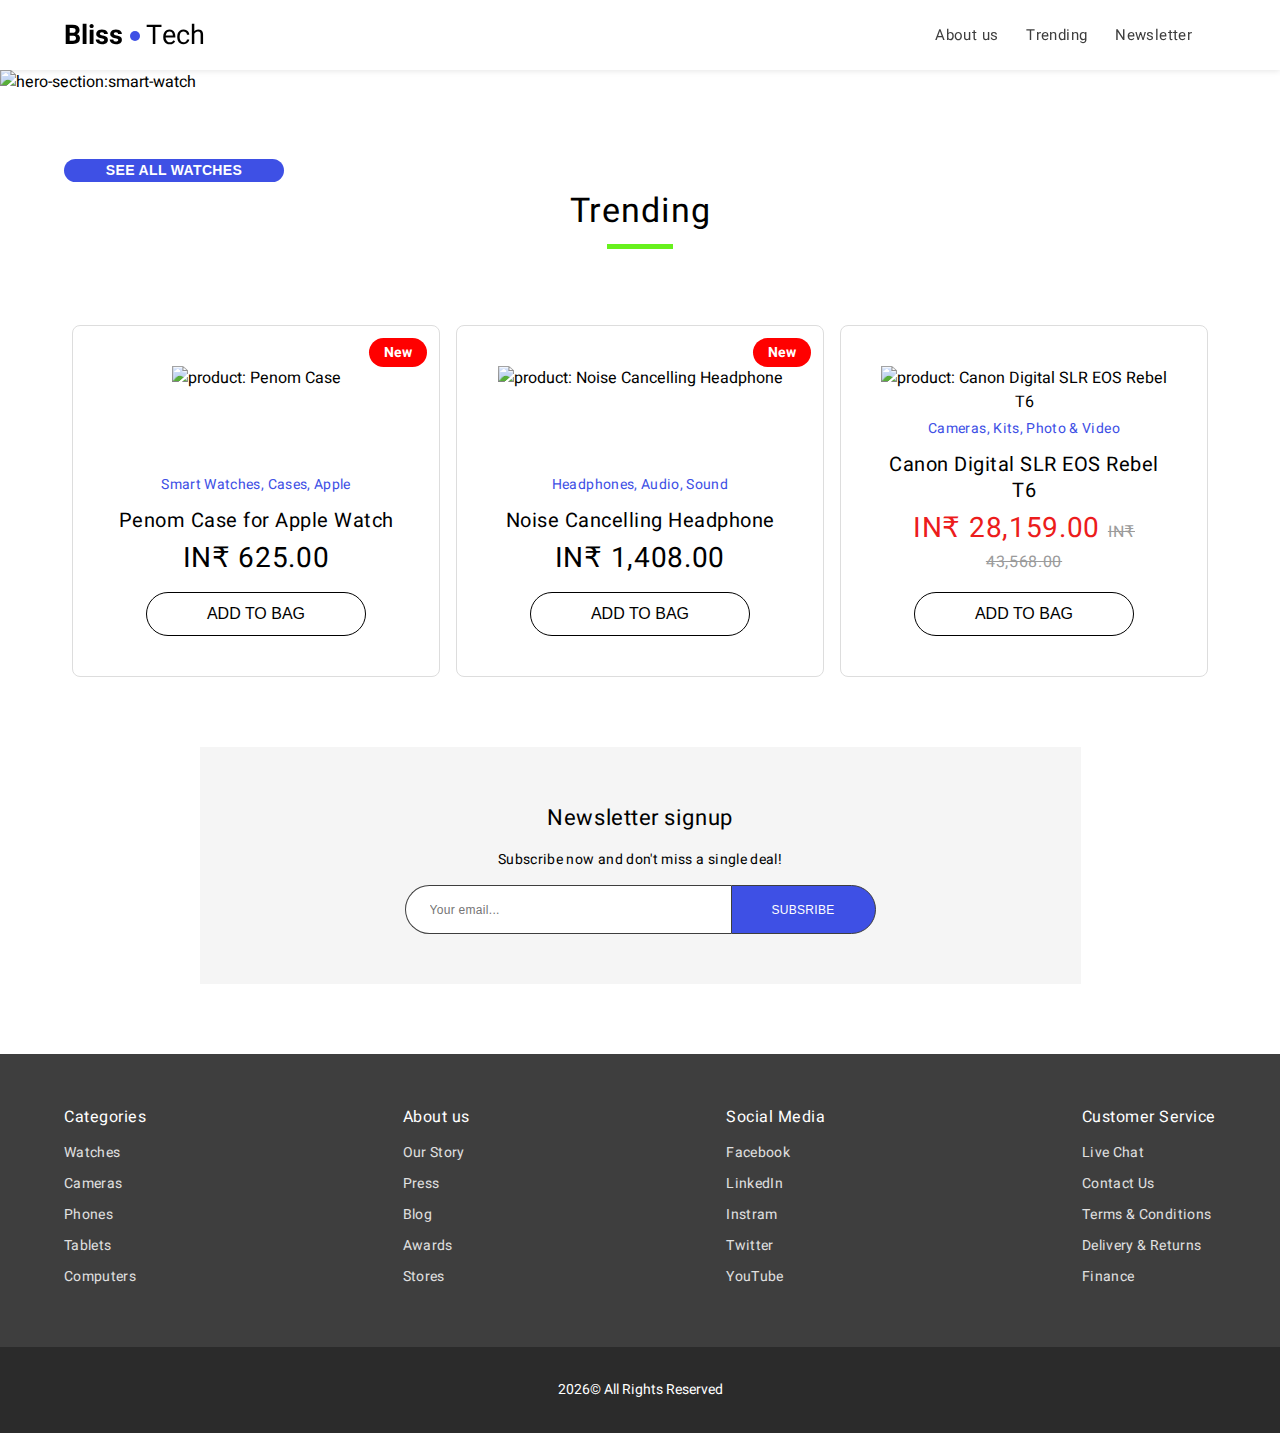
==== index.html @ 7d1389ff "Add files via upload" ====
<!DOCTYPE html>
<html lang="en">
    <head>
        <meta charset="UTF-8">
        <meta http-equiv="X-UA-Compatible" content="IE=edge">
        <meta name="viewport" content="width=device-width, initial-scale=1.0">
        <title>Home-Bliss Tech</title>
        <link rel="shortcut icon" type="image/png" href="images/android-chrome-192x192.png" >
        <link href="https://fonts.googleapis.com/css2?family=Heebo:wght@300;400;700&display=swap" rel="stylesheet">
        <link rel="stylesheet" href="Styles-ResponsiveDesign.css">
    </head>
        <body>
           <header>
            <div class="container">
                <section class="logo">
                    <a href="index.html">
                        <strong>Bliss</strong>
                        <span class="blue-dot"></span> 
                        <span>Tech</span>
                    </a>
                </section>
                <nav>
                    <ul>
                        <li><a href="aboutUs.html">About us</a></li>
                        <li><a href="index.html#Trending-section">Trending</a></li>
                        <li><a href="index.html#newsletter-section">Newsletter</a></li>
                        <li class="menu-icon"><img src="images/menu.png" alt="menu-icon" ></li>
                    </ul>
                </nav>
            </div>
           </header>

            <section class="hero">
                <picture>
                    <source media="(max-width:576px)" srcset="images/Hero_Mobile.jpg">
                    <source media="(max-width:960px)" srcset="images/Hero_Tablet.jpg">
                    <source media="(max-width:1440px)" srcset="images/Hero_Desktop.jpg">
                    <img src="images/Hero_Large_Desktop.jpg" alt="hero-section:smart-watch">
                </picture>
                <div class="hero-content">
                    <div class="container">
                        <h1>Explore our new smart watch series</h1>
                        <p>
                            Technology brings people together.Shop now at Bliss Tech to find exclusive products.
                        </p>
                        <button>see all watches</button>
                    </div>
                 </div>
           </section>

           <section class="Trending" id="Trending-section">
            <h2>Trending</h2>
            <hr>
            <div class="products-slider">
                <div class="container">
                    <div class="product new">
                        <div class="product-picture">
                            <img src="images/Watch_case.jpg" alt="product: Penom Case" height="198px">
                        </div>
                        <div class="product-info">
                            <h5 class="categories">Smart Watches, Cases, Apple</h5>
                            <h4 class="title">Penom Case for Apple Watch</h4>
                            <h3 class="price">
                                <span>IN₹ 625.00</span> 
                            </h3>
                            <button>add to bag</button>
                        </div>
                    </div>
                    <div class="product new">
                        <div class="product-picture">
                            <img src="images/Headphone.jpg" alt="product: Noise Cancelling Headphone">
                        </div>
                        <div class="product-info">
                            <h5 class="categories">Headphones, Audio, Sound</h5>
                            <h4 class="title">Noise Cancelling Headphone</h4>
                            <h3 class="price">
                                <span>IN₹ 1,408.00</span> 
                            </h3>
                            <button>add to bag</button>
                        </div>
                    </div>
                    <div class="product">
                        <div class="product-picture">
                            <img src="images/Camera.jpg" alt="product: Canon Digital SLR EOS Rebel T6">
                        </div>
                        <div class="product-info">
                            <h5 class="categories">Cameras, Kits, Photo & Video</h5>
                            <h4 class="title">Canon Digital SLR EOS Rebel T6</h4>
                            <h3 class="price">
                                <span class="discounted-price">IN₹ 28,159.00</span> 
                                <span class="original-price">IN₹ 43,568.00</span> 
                            </h3>
                            <button>add to bag</button>
                        </div>
                    </div>
                </div>
            </div>
           </section>

           <section class="newsletter" id="newsletter-section">
            <h3>Newsletter signup</h3>
            <p>Subscribe now and don't miss a single deal!</p>
            <form action="">
                <input type="email" name="email" placeholder="Your email...">
                <button type="submit">Subsribe</button>
            </form>
           </section>

            <footer>
                <div class="bottom-nav">
                    <div class="container">
                        <ul>
                            <li class="list-title">Categories</li>
                            <li><a href="#">Watches</a></li>
                            <li><a href="#">Cameras</a></li>
                            <li><a href="#">Phones</a></li>
                            <li><a href="#">Tablets</a></li>
                            <li><a href="#">Computers</a></li>
                        </ul>

                        <ul>
                            <li class="list-title">About us</li>
                            <li><a href="#">Our Story</a></li>
                            <li><a href="#">Press</a></li>
                            <li><a href="#">Blog</a></li>
                            <li><a href="#">Awards</a></li>
                            <li><a href="#">Stores</a></li>
                        </ul>

                        <ul>
                            <li class="list-title">Social Media</li>
                            <li><a href="#">Facebook</a></li>
                            <li><a href="#">LinkedIn</a></li>
                            <li><a href="#">Instram</a></li>
                            <li><a href="#">Twitter</a></li>
                            <li><a href="#">YouTube</a></li>
                        </ul>

                        <ul>
                            <li class="list-title">Customer Service</li>
                            <li><a href="#">Live Chat</a></li>
                            <li><a href="#">Contact Us</a></li>
                            <li><a href="#">Terms & Conditions</a></li>
                            <li><a href="#">Delivery & Returns</a></li>
                            <li><a href="#">Finance</a></li>
                        </ul>
                    </div>
                </div>
                <div class="copyrights-text">
                    <span id="current_year">2018</span> &copy; All Rights Reserved
                </div>
            </footer>

            <script>
                document.getElementById("current_year").innerHTML=new Date().getFullYear();
            </script>
            
        </body>
</html>
---- Styles-ResponsiveDesign.css ----
body{
    margin: 0;
    font-family: 'Heebo', sans-serif;
    padding-top: 80px;
}
ul {
    margin:0px;
    padding: 0px;
}

/* making inline-block*/
header nav{
    display: inline-block;
}
header nav ul li{
    display: inline-block;
}
header nav ul li.menu-icon {
    display: none;
}
header nav ul li.menu-icon img{
    vertical-align: middle;
    width: 24px;  /*20px*/ 
    height: auto;
}
header .logo{
    display: inline-block;
    font-size: 27px;
}
header .logo a{
    text-decoration: none;
    color: #000000;
}
/*decor of nav  & margin of it*/
header nav ul li a{
    font-weight: 400;
    font-size: 15px;
    color: #3E3E3E;
    letter-spacing: 0.37px;
    text-decoration: none;
    margin-right: 24px;
}
header nav ul li a:hover{
    color:#3E50E5;
}
header nav ul li:last-of-type a{
    margin-right: 0;
}

/*box-shadaow*/
header{
    height: 80px;
    background: #FFFFFF;
    box-shadow: 0px 1px 6px rgba(0, 0, 0, 0.1);
    position: fixed;
    top: 0;
    left:0;
    width: 100%;
    z-index: 1;
}

/*adjustuing header acc to devices*/
.container{
    width: 1440px;
    max-width: 90%;
    margin: auto;
    padding: 0 16px;
}
header .container{
    display: flex;
    align-items: center;
    justify-content: space-between;
    height: 100%;
    
} 
header .logo .blue-dot{
    background: #3E50E5;
    width: 10px;
    height: 10px;
    display: inline-block;
    vertical-align: middle;
    border-radius: 5px;
}

/*hero-section*/
/*setting image acc to web-page*/
section.hero img{
    width:100%;
    height:auto;
}
/*to bring text inside img by using position & flex concept*/
.hero {
    position: relative;
}
.hero-content{
    position: absolute;
    top:0;
    left:0;
    width: 100%;
    height: 100%;
    z-index: 0;
}

.hero-content .container{
    display: flex;
    flex-direction: column;
    justify-content: center;
    height: 100%;
}
/*styles of them*/
.hero-content h1{
    max-width: 495px;
    color: #FFFFFF;
    font-size: 50px;
    line-height: 56px;
    letter-spacing: 1.25px;
    margin-bottom: 16px;
    margin-top: 0;
    font-weight: normal;
}
.hero-content p{
    max-width: 518px;
    color: #FFFFFF;
    font-weight: 300;
    font-size: 20px;
    letter-spacing: 0.5px;
    line-height: 28px;
    margin-bottom: 21px;
    margin-top: 0;
}
.hero-content button{
    height: 50px;
    width: 220px;
    max-width: 100%;
    border-radius: 92px;
    background: #3E50E5;
    color: #FFFFFF;
    font-size: 16px;
    font-weight: 700;
    letter-spacing: 0.4px;
    line-height: 24px;
    text-align: center;
    border: none;
    text-transform: uppercase;
    cursor: pointer;
}
.hero-content button:hover{
    background:#FFFFFF;
    color:  #3E50E5;
    border: 1px solid #3E50E5;
}

/***************************************Trending section***********************************************************/

section.Trending {
    padding-top: 80px;   /*--->we can use margin-top but in section padding is suggested*/
}

/*styles of them*/
section.Trending h2{
    text-align: center;
    font-size: 34px;
    font-weight: bold;               /*i did  it*/
    line-height: 42px;
    font-weight: normal;
    letter-spacing: 0.85px;
    margin-bottom: 14px;
}
section.Trending hr{
    border: none;
    border-top: 5px solid #67F11D;
    width: 66px;
}

/*setting products in 3 sections*/
section.Trending .products-slider .container{
    display: flex;
    justify-content: space-around;
    padding: 0 8px;
}

/*alignment of individual boxes*/
section.Trending .products-slider{
    margin-top: 76px;
}
section.Trending .products-slider .product{
    border:1px solid #DDDDDD;
    border-radius: 8px;
    width: 33%;
    text-align: center;
    margin:0 8px;
    padding: 40px;
    position: relative;
    display: flex;
    flex-direction: column;
    justify-content: space-between;
    cursor: pointer;
}
sectionTrending .products-slider .product img{
    max-width: 100%;
}
section.Trending .products-slider .product.new::before{
    position: absolute;
    top:12px;
    right: 12px;
    content: "New";
    font-weight: bold;
    font-size: 14px;
    line-height: 21px;
    text-align: center;
    color: #FFFFFF;
    background-color: red;
    border-radius: 16px;
    padding: 4px 15px;
}
section.best-sellers .products-slider .product .product-info{
    margin-top: 50px;
}

/*styling of product-info*/
section.Trending .products-slider .product .product-info .categories{
    font-size: 14px;
    font-weight: normal;
    line-height: 30px;
    letter-spacing: 0.35px;
    color: #3E50E5;
    margin-bottom: 8px;
    margin-top: 0;
}
section.Trending .products-slider .product .product-info .title{
    font-weight:normal;
    font-size: 20px;
    line-height: 26px;
    letter-spacing: 0.5px;
    margin-bottom: 10px;
    margin-top: 0;
}
section.Trending .products-slider .product .product-info .price{
    font-weight: normal;
    font-size: 28px;
    line-height: 30px;
    letter-spacing: 0.7px;
    margin-bottom: 18px;
    margin-top: 0;
} 
section.Trending .products-slider .product .product-info .price .discounted-price{
    color: #EC1C1C;
} 
section.Trending .products-slider .product .product-info .price .original-price{
    color: #9B9B9B;
    font-weight: 400;
    font-size: 16px;
    line-height: 24px;
    text-decoration: line-through;
} 
section.Trending .products-slider .product .product-info button{
    border: 1px solid #000000;
    border-radius: 25px;
    text-transform: uppercase;
    font-size: 16px;
    line-height: 24px;
    height: 44px;
    width: 219.5px;
    background-color: #FFFFFF;
    cursor: pointer;
} 
section.Trending .products-slider .product:hover .product-info button{
    border: 1px solid #3E50E5;
    background-color: #3E50E5;
    color: #FFFFFF;
}

section.newsletter{
    background-color: rgba(200,200,200,0.18);
    max-width: 955px;
    text-align: center;
    margin: 80px auto;
    padding:72px 0;
    
}
section.newsletter h3{
    font-weight: normal;
    font-size: 24px;
    letter-spacing: 0.6px;
    line-height: 42px;
    margin-top: 0;
    margin-bottom: 10px;
}
section.newsletter p{
    font-weight: normal;
    font-size: 16px;
    line-height: 24px;
    margin-top: 0;
    margin-bottom: 20px;
}
section.newsletter form {
    display: flex;
    justify-content: center;
}
section.newsletter form input{
    width: 326px;
    height: 49px;
    max-width: 80%;
    border-radius: 60px 0 0 60px;
    box-sizing: border-box;
    border: 1px solid #3E3E3E;
    border-right: none;
    font-size: 14px;
    font-weight: normal;
    line-height: 21px;
    padding-left: 24PX;
}
section.newsletter form button{
    width: 145px;
    height: 49px;
    max-width: 20%;
    background: #3E50E5;
    border-radius: 0 25px 25px 0;
    color: #FFFFFF;
    text-transform: uppercase;
    box-sizing: border-box;
    border: 1px solid #3E3E3E;
    font-size: 14px;
    line-height: 21px;
}
section.newsletter form button:hover{
    border: 1px solid  #3E3E3E;
    background-color: #FFFFFF;
    color:#3E50E5;
    cursor: pointer;
}

footer .bottom-nav{
    background: #3E3E3E;
    padding: 60px 0;
}
footer .bottom-nav .container{
    max-width: 955px;          /*---------> he said no need of margin auto bacoz in conatiner it isalready set*/
    display: flex;
    justify-content: space-between;
}
footer .bottom-nav ul li.list-title{
    font-weight: 400;
    font-size: 20px;
    line-height: 26px;
    color: #FFFFFF;
    margin-top: 0;
    margin-bottom: 20px;
}
footer .bottom-nav ul {
    list-style-type: none;
}
footer .bottom-nav ul li a{
    font-weight: 400;
    font-size: 16px;
    line-height: 24px;
    color: #E0E0E0;
    text-decoration: none;
    display: block;
    margin-top: 0;
    margin-bottom: 10px;
}
footer .bottom-nav ul li a:hover{
    color: #3E50E5;
}
footer .copyrights-text{
    background: #2B2B2B;
    padding: 18px 0;
    color: white;
    display: flex;
    justify-content: center;
    align-items: center;
}


/**********************************************
********** CSS Media Queries**************
***********************************************/

/* Start of design for small desktop*/
@media screen and (max-width:1440px){
    .container{
        width: 1180px;
    }
    header{
        height: 70px;
    }
    body{
        padding-top: 70px;
    }
    .hero-content h1{
        font-size: 44px;
        line-height: 50px;
        letter-spacing: 1.1px;
        margin-bottom: 12px;
    }
    .hero-content p{
        font-size: 18px;
        line-height: 26px;
        letter-spacing: 0.45px;
        margin-bottom: 12px;
        
    }
    .hero-content button{
        letter-spacing: 0.35px;
        font-size: 14px;
        line-height: 21px;
    }

    section.Trending {
        padding-top: 70px;   /*--->we can use margin-top but in section padding is suggested*/
    }
    section.Trending h2{
        line-height: 38px;
        margin-bottom: 0 0 16px 0;
    }
    section.Trending .product-slider {
        margin-top: 70px;
    }
    section.Trending .product-slider .product .product-info .categories {
        font-size: 12px;
        letter-spacing: 0.3px;
        line-height: 30px;

    }
    
    section.Trending .product-slider .product .product-info .title {
        font-size: 16px;
        letter-spacing: 0.5px;
        line-height: 26px;
        
    }
    section.Trending .product-slider .product .product-info .price {
        font-size: 24px;
        font-weight: 700;               /* in sir it 700px but in mine normal */
        letter-spacing: 0.6px;
        margin-bottom: 12px;
    }
    section.Trending .product-slider .product .product-info .price .original-price {
        font-size: 14px;
        letter-spacing: 0.35px;
        line-height: 30px;
        display: block;
        line-height: 16px;
    }
    
    section.Trending .product-slider .product .product-info button {
        height: 40px;
        width: 180px;
        letter-spacing: 0.35px;
        line-height: 21px;
    }
    section.newsletter {
        width: 881px;
        max-width: 100%;
        padding: 50px 0;
        margin: 70px auto;
    }
    section.newsletter h3 {
        font-size: 22px;
        letter-spacing: 0.55px;
        line-height: 42px;
    }
    section.newsletter p {
        font-size: 14px;
        letter-spacing: 0.35px;
        line-height: 21px;               /* sir's file it is 42px*/
        margin-bottom: 15px;
    }
    section.newsletter form input {
        font-size: 12px;
        letter-spacing: 0.3px;
        line-height: 18px;
    }
    section.newsletter form button {
        font-size: 12px;
        letter-spacing: 0.3px;
        line-height: 18px;
    }
    footer .bottom-nav {
        padding: 50px 0;
    }
    
    footer .bottom-nav .container {
        max-width: 90%;
    }
    footer .bottom-nav ul li a {
        font-size: 14px;
        letter-spacing: 0.35px;
        line-height: 21px;
    }
    footer .bottom-nav ul li.list-title {
        font-size: 16px;
        letter-spacing: 0.5px;
        line-height: 26px;
        margin-bottom: 12px;
    }
    
    footer .copyrights-text {
        height:50px;
        font-size: 14px;
        line-height: 22px;
        text-align: center;
    }
}
/* End of design for small desktop*/

/* Start of design for Tablets*/
@media screen and (max-width:960px){
    .container{
        max-width:92%;
    }
    header .logo{
        font-size: 24px;
    }
    header nav ul li{
        display: none;
    }
    header nav ul li.menu-icon {
        display: inline-block;
    }
    .hero-content h1{
        font-size: 40px;
        line-height: 46px;
        letter-spacing: 1px;
    }
    .hero-content p{
        font-size: 16px;
        line-height: 24px;
        letter-spacing: 0.4px;
    }
    .hero-content button{
        width: 196px;
        letter-spacing: 0.35px;
        font-size: 14px;
        line-height: 21px;
    }

    section.Trending {
        padding-top: 50px;   /*--->we can use margin-top but in section padding is suggested*/
    }
    section.Trending h2{
        font-size: 28px;
        letter-spacing: 0.7px;
        line-height: 38px;
        margin-bottom: 0 0 12px 0;
    }
    section.Trending .product-slider {
        margin-top: 48px;
    }
    section.Trending .products-slider .container{
        flex-wrap: wrap;
        justify-content: center;
    }
    section.Trending .products-slider .product{
        min-width: 220px;
        margin: 17px 8px;
    }
    section.Trending .product-slider .product .product-info .categories {
        font-size: 12px;
        letter-spacing: 0.3px;
        line-height: 30px;
        margin-bottom: 5px;
    }
    
    section.Trending .product-slider .product .product-info .title {
        font-size: 13px;                   /* sir's=12px */
        letter-spacing: 0.5px;
        line-height: 18px;
        margin-bottom: 8px;
    }
    
    section.Trending .product-slider .product .product-info .price {
        font-size: 16px;
        letter-spacing: 0.4px;
        line-height: 30px;
    }
    section.Trending .product-slider .product .product-info .price .original-price {
        font-size: 9px;
        letter-spacing: 0.23px;
        line-height: 30px;
        display: block;
        line-height: 14px;
    }
    
    section.Trending .product-slider .product .product-info button {
        height: 36px;
        width: 193px;
        font-size: 12px;
        letter-spacing: 0.3px;
        line-height: 18px;
    }

    section.Trending .product-slider .product.new::before {
        font-size: 11px;
        font-weight: 700;
        letter-spacing: 0.27px;
        padding: 0px 12px;                 /* not understood */
    }

    section.newsletter {
        width: 100%;              
        max-width: 100%;
        padding: 50px 0;
        margin: 50px auto;
    }
    section.newsletter h3 {
        font-size: 22px;
        letter-spacing: 0.55px;
        line-height: 42px;
    }
    section.newsletter p {
        font-size: 14px;
        letter-spacing: 0.35px;
        line-height: 21px; 
        margin-bottom: 15px;          /* in sir not there */  
    }

    footer .bottom-nav {
        padding: 48px 0;      /* in sir its 50px */
    }
    footer .bottom-nav .container {
        max-width: 90%;
    }
}
/* End of design for Tablets*/

/* Start of design for Mobile Fons*/
@media screen and (max-width:576px){
    header .logo{
        font-size: 18px;
    }

    header .logo .blue-dot{
        width: 7px;
        height: 7px;
    }

    .hero-content{
        position: static;
       
    }

    .hero-content h1{
        color: #000000;
        font-size: 32px;
        line-height: 38px;
        letter-spacing: 0.8px;
        margin-top: 26px;                 /* in sir its 27px */
        margin-bottom: 32px;
    }

    .hero-content p{
        display: none;
    }

    .hero-content button{
        width: 196px;
        letter-spacing: 0.35px;
        font-size: 14px;
        line-height: 21px;
        margin: auto;
    }

    section.Trending {
        padding-top: 64px;   /*--->we can use margin-top but in section padding is suggested*/
    }
    section.Trending h2{
        
        font-size: 36px;
        line-height: 38px;
        letter-spacing: 0.6px;
        margin-bottom: 0 0 16px 0;
    }
    section.Trending hr{
        border-top: 4px solid #67F11D;
        width: 40px;
    }
    section.Trending .product-slider {
        margin-top: 42px;
    }
    section.Trending .products-slider .product{
        width: 82%;
        max-width: 360px;
    }
    section.Trending .product-slider .product .product-info .categories {
        margin-bottom: 7px;
    }
    
    section.Trending .product-slider .product .product-info .title {
        font-size: 14px;
        letter-spacing: 0.54px;
        line-height: 18px;
    }
    
    section.Trending .product-slider .product .product-info .price {
        font-size: 20px;
        font-weight: 700;
        letter-spacing: 0.5px;
    }
    
    section.Trending .product-slider .product .product-info .price .original-price {
        font-size: 11px;
        letter-spacing: 0.28px;
        line-height: 20px;
    }
    
    section.Trending .product-slider .product .product-info button {
        height: 36px;
        width: 146px;
        font-size: 12px;
        letter-spacing: 0.3px;
        line-height: 18px;
    }
    section.newsletter {
        padding: 44px 0;
        margin: 60px auto;
    }
    section.newsletter form input{
        max-width: 65%;
    
    }
    section.newsletter form button{
        max-width: 35%;
    }
    footer .bottom-nav .container{
        flex-direction: column;
        align-items: center;
    }
    footer .bottom-nav ul {
        text-align: center;
        margin-bottom: 32px;
    }
    footer .bottom-nav ul:last-of-type {
        margin-bottom: 0;
    }
    
}
/* End of design for Mobile Fons */
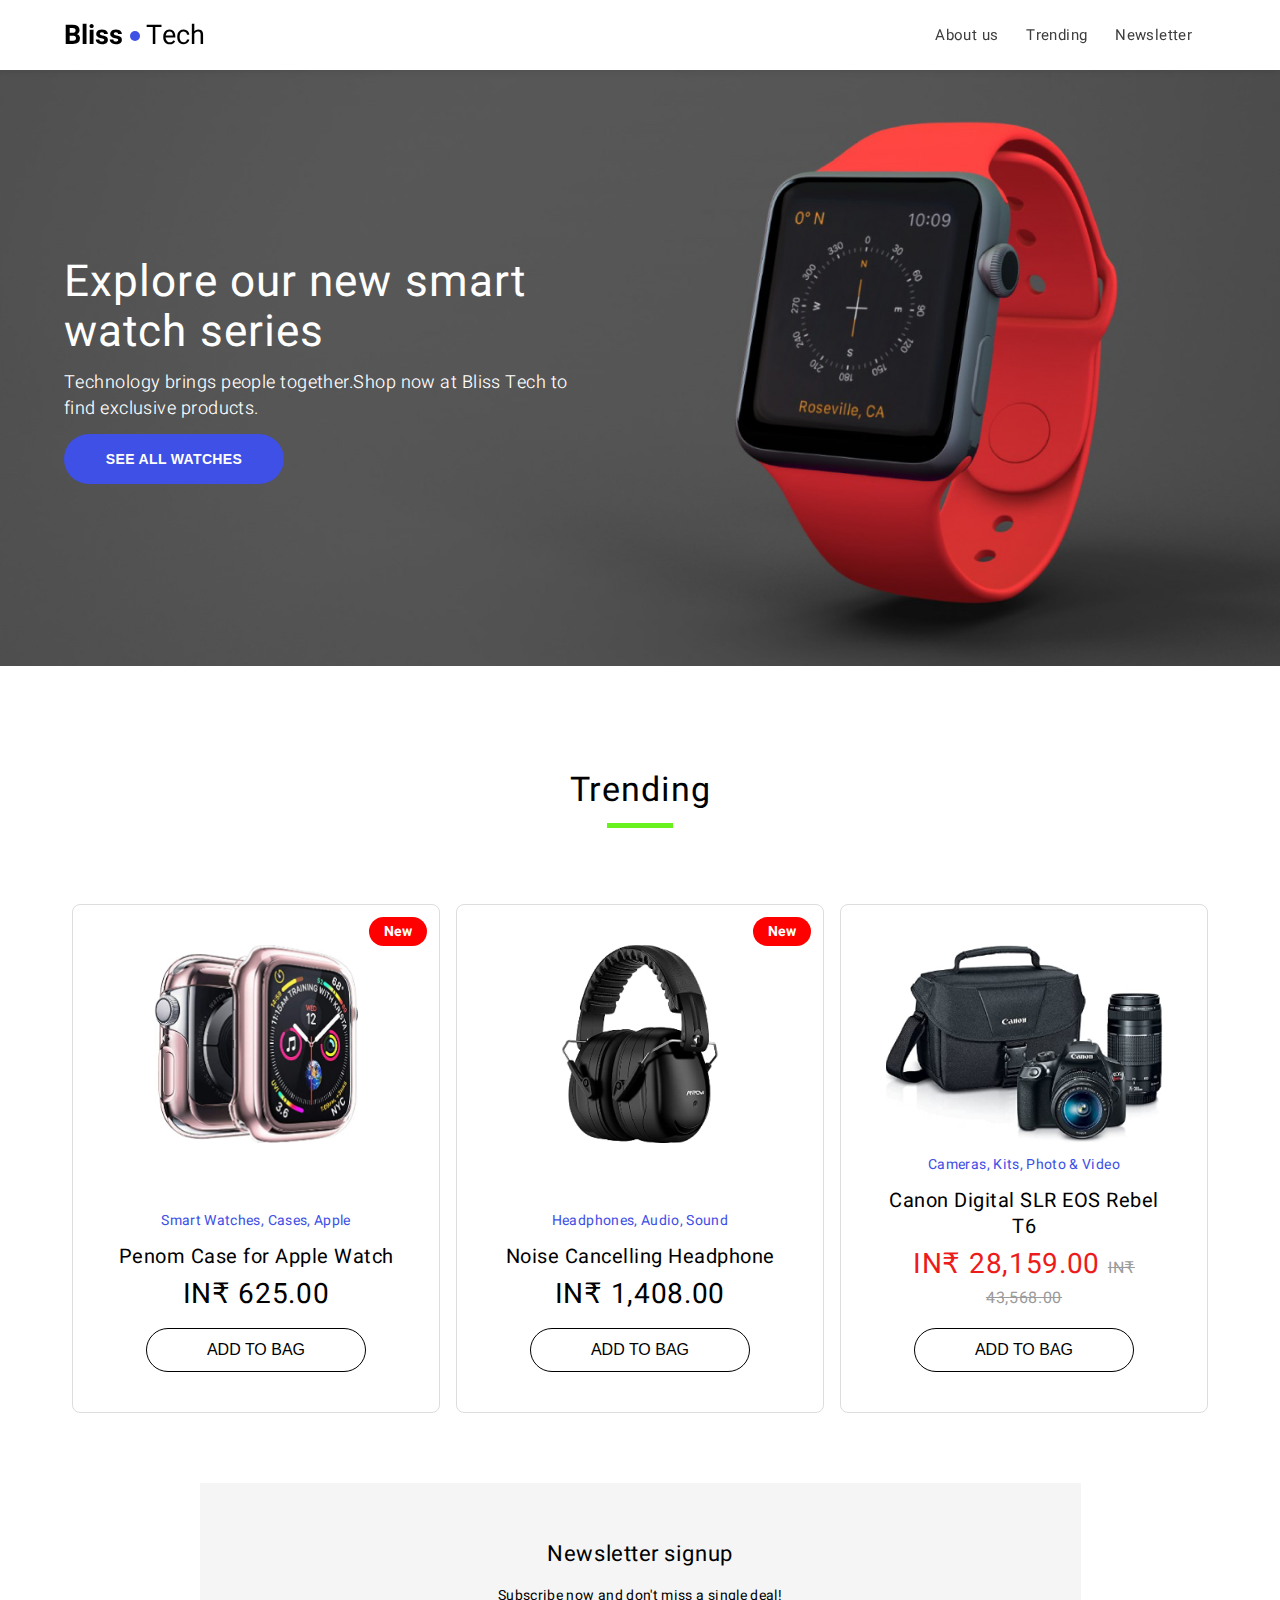
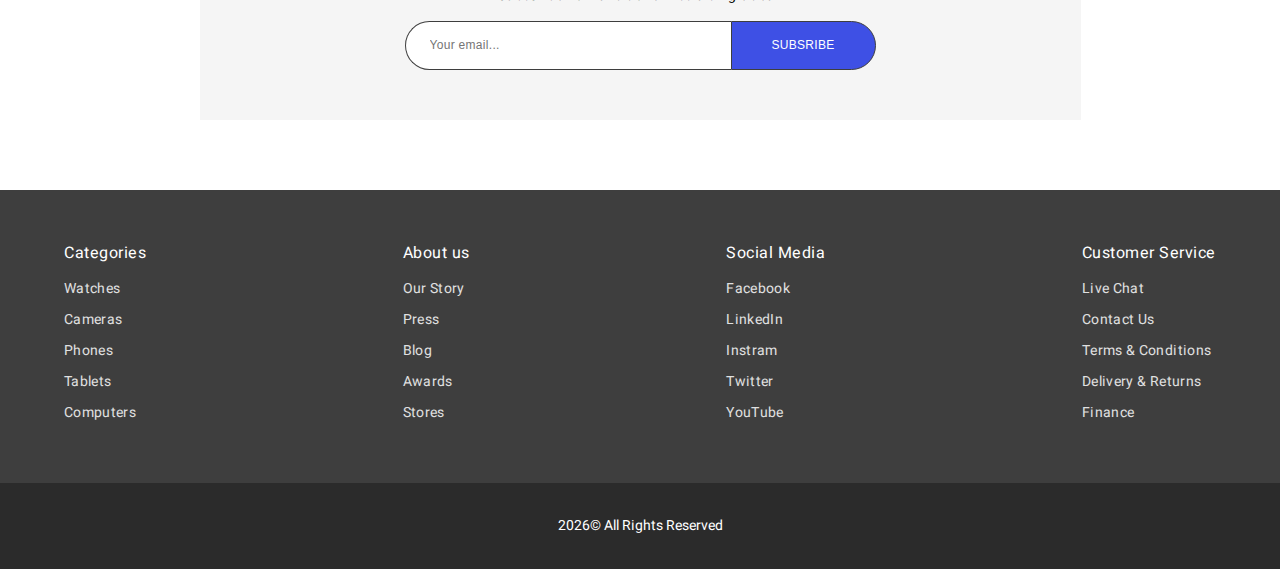
==== commit 38ba7f9b: "Update index.html" ====
--- a/index.html
+++ b/index.html
@@ -7,7 +7,7 @@
         <title>Home-Bliss Tech</title>
         <link rel="shortcut icon" type="image/png" href="images/android-chrome-192x192.png" >
         <link href="https://fonts.googleapis.com/css2?family=Heebo:wght@300;400;700&display=swap" rel="stylesheet">
-        <link rel="stylesheet" href="Styles-ResponsiveDesign.css">
+        <link rel="stylesheet" href="Styles.css">
     </head>
         <body>
            <header>
@@ -156,4 +156,4 @@
             </script>
             
         </body>
-</html>+</html>
--- a/Styles.css
+++ b/Styles.css
@@ -0,0 +1,738 @@
+body{
+    margin: 0;
+    font-family: 'Heebo', sans-serif;
+    padding-top: 80px;
+}
+ul {
+    margin:0px;
+    padding: 0px;
+}
+
+header nav{
+    display: inline-block;
+}
+header nav ul li{
+    display: inline-block;
+}
+header nav ul li.menu-icon {
+    display: none;
+}
+header nav ul li.menu-icon img{
+    vertical-align: middle;
+    width: 24px;  
+    height: auto;
+}
+header .logo{
+    display: inline-block;
+    font-size: 27px;
+}
+header .logo a{
+    text-decoration: none;
+    color: #000000;
+}
+
+header nav ul li a{
+    font-weight: 400;
+    font-size: 15px;
+    color: #3E3E3E;
+    letter-spacing: 0.37px;
+    text-decoration: none;
+    margin-right: 24px;
+}
+header nav ul li a:hover{
+    color:#3E50E5;
+}
+header nav ul li:last-of-type a{
+    margin-right: 0;
+}
+
+/*box-shadaow*/
+header{
+    height: 80px;
+    background: #FFFFFF;
+    box-shadow: 0px 1px 6px rgba(0, 0, 0, 0.1);
+    position: fixed;
+    top: 0;
+    left:0;
+    width: 100%;
+    z-index: 1;
+}
+
+/*adjustuing header acc to devices*/
+.container{
+    width: 1440px;
+    max-width: 90%;
+    margin: auto;
+    padding: 0 16px;
+}
+header .container{
+    display: flex;
+    align-items: center;
+    justify-content: space-between;
+    height: 100%;
+    
+} 
+header .logo .blue-dot{
+    background: #3E50E5;
+    width: 10px;
+    height: 10px;
+    display: inline-block;
+    vertical-align: middle;
+    border-radius: 5px;
+}
+
+/*hero-section*/
+/*setting image acc to web-page*/
+section.hero img{
+    width:100%;
+    height:auto;
+}
+/*to bring text inside img by using position & flex concept*/
+.hero {
+    position: relative;
+}
+.hero-content{
+    position: absolute;
+    top:0;
+    left:0;
+    width: 100%;
+    height: 100%;
+    z-index: 0;
+}
+
+.hero-content .container{
+    display: flex;
+    flex-direction: column;
+    justify-content: center;
+    height: 100%;
+}
+/*styles of them*/
+.hero-content h1{
+    max-width: 495px;
+    color: #FFFFFF;
+    font-size: 50px;
+    line-height: 56px;
+    letter-spacing: 1.25px;
+    margin-bottom: 16px;
+    margin-top: 0;
+    font-weight: normal;
+}
+.hero-content p{
+    max-width: 518px;
+    color: #FFFFFF;
+    font-weight: 300;
+    font-size: 20px;
+    letter-spacing: 0.5px;
+    line-height: 28px;
+    margin-bottom: 21px;
+    margin-top: 0;
+}
+.hero-content button{
+    height: 50px;
+    width: 220px;
+    max-width: 100%;
+    border-radius: 92px;
+    background: #3E50E5;
+    color: #FFFFFF;
+    font-size: 16px;
+    font-weight: 700;
+    letter-spacing: 0.4px;
+    line-height: 24px;
+    text-align: center;
+    border: none;
+    text-transform: uppercase;
+    cursor: pointer;
+}
+.hero-content button:hover{
+    background:#FFFFFF;
+    color:  #3E50E5;
+    border: 1px solid #3E50E5;
+}
+
+/***************************************Trending section***********************************************************/
+
+section.Trending {
+    padding-top: 80px;   /*--->we can use margin-top but in section padding is suggested*/
+}
+
+/*styles of them*/
+section.Trending h2{
+    text-align: center;
+    font-size: 34px;
+    font-weight: bold;               
+    line-height: 42px;
+    font-weight: normal;
+    letter-spacing: 0.85px;
+    margin-bottom: 14px;
+}
+section.Trending hr{
+    border: none;
+    border-top: 5px solid #67F11D;
+    width: 66px;
+}
+
+/*setting products in 3 sections*/
+section.Trending .products-slider .container{
+    display: flex;
+    justify-content: space-around;
+    padding: 0 8px;
+}
+
+/*alignment of individual boxes*/
+section.Trending .products-slider{
+    margin-top: 76px;
+}
+section.Trending .products-slider .product{
+    border:1px solid #DDDDDD;
+    border-radius: 8px;
+    width: 33%;
+    text-align: center;
+    margin:0 8px;
+    padding: 40px;
+    position: relative;
+    display: flex;
+    flex-direction: column;
+    justify-content: space-between;
+    cursor: pointer;
+}
+sectionTrending .products-slider .product img{
+    max-width: 100%;
+}
+section.Trending .products-slider .product.new::before{
+    position: absolute;
+    top:12px;
+    right: 12px;
+    content: "New";
+    font-weight: bold;
+    font-size: 14px;
+    line-height: 21px;
+    text-align: center;
+    color: #FFFFFF;
+    background-color: red;
+    border-radius: 16px;
+    padding: 4px 15px;
+}
+section.best-sellers .products-slider .product .product-info{
+    margin-top: 50px;
+}
+
+/*styling of product-info*/
+section.Trending .products-slider .product .product-info .categories{
+    font-size: 14px;
+    font-weight: normal;
+    line-height: 30px;
+    letter-spacing: 0.35px;
+    color: #3E50E5;
+    margin-bottom: 8px;
+    margin-top: 0;
+}
+section.Trending .products-slider .product .product-info .title{
+    font-weight:normal;
+    font-size: 20px;
+    line-height: 26px;
+    letter-spacing: 0.5px;
+    margin-bottom: 10px;
+    margin-top: 0;
+}
+section.Trending .products-slider .product .product-info .price{
+    font-weight: normal;
+    font-size: 28px;
+    line-height: 30px;
+    letter-spacing: 0.7px;
+    margin-bottom: 18px;
+    margin-top: 0;
+} 
+section.Trending .products-slider .product .product-info .price .discounted-price{
+    color: #EC1C1C;
+} 
+section.Trending .products-slider .product .product-info .price .original-price{
+    color: #9B9B9B;
+    font-weight: 400;
+    font-size: 16px;
+    line-height: 24px;
+    text-decoration: line-through;
+} 
+section.Trending .products-slider .product .product-info button{
+    border: 1px solid #000000;
+    border-radius: 25px;
+    text-transform: uppercase;
+    font-size: 16px;
+    line-height: 24px;
+    height: 44px;
+    width: 219.5px;
+    background-color: #FFFFFF;
+    cursor: pointer;
+} 
+section.Trending .products-slider .product:hover .product-info button{
+    border: 1px solid #3E50E5;
+    background-color: #3E50E5;
+    color: #FFFFFF;
+}
+
+section.newsletter{
+    background-color: rgba(200,200,200,0.18);
+    max-width: 955px;
+    text-align: center;
+    margin: 80px auto;
+    padding:72px 0;
+    
+}
+section.newsletter h3{
+    font-weight: normal;
+    font-size: 24px;
+    letter-spacing: 0.6px;
+    line-height: 42px;
+    margin-top: 0;
+    margin-bottom: 10px;
+}
+section.newsletter p{
+    font-weight: normal;
+    font-size: 16px;
+    line-height: 24px;
+    margin-top: 0;
+    margin-bottom: 20px;
+}
+section.newsletter form {
+    display: flex;
+    justify-content: center;
+}
+section.newsletter form input{
+    width: 326px;
+    height: 49px;
+    max-width: 80%;
+    border-radius: 60px 0 0 60px;
+    box-sizing: border-box;
+    border: 1px solid #3E3E3E;
+    border-right: none;
+    font-size: 14px;
+    font-weight: normal;
+    line-height: 21px;
+    padding-left: 24PX;
+}
+section.newsletter form button{
+    width: 145px;
+    height: 49px;
+    max-width: 20%;
+    background: #3E50E5;
+    border-radius: 0 25px 25px 0;
+    color: #FFFFFF;
+    text-transform: uppercase;
+    box-sizing: border-box;
+    border: 1px solid #3E3E3E;
+    font-size: 14px;
+    line-height: 21px;
+}
+section.newsletter form button:hover{
+    border: 1px solid  #3E3E3E;
+    background-color: #FFFFFF;
+    color:#3E50E5;
+    cursor: pointer;
+}
+
+footer .bottom-nav{
+    background: #3E3E3E;
+    padding: 60px 0;
+}
+footer .bottom-nav .container{
+    max-width: 955px;          
+    display: flex;
+    justify-content: space-between;
+}
+footer .bottom-nav ul li.list-title{
+    font-weight: 400;
+    font-size: 20px;
+    line-height: 26px;
+    color: #FFFFFF;
+    margin-top: 0;
+    margin-bottom: 20px;
+}
+footer .bottom-nav ul {
+    list-style-type: none;
+}
+footer .bottom-nav ul li a{
+    font-weight: 400;
+    font-size: 16px;
+    line-height: 24px;
+    color: #E0E0E0;
+    text-decoration: none;
+    display: block;
+    margin-top: 0;
+    margin-bottom: 10px;
+}
+footer .bottom-nav ul li a:hover{
+    color: #3E50E5;
+}
+footer .copyrights-text{
+    background: #2B2B2B;
+    padding: 18px 0;
+    color: white;
+    display: flex;
+    justify-content: center;
+    align-items: center;
+}
+
+
+/**********************************************
+********** CSS Media Queries**************
+***********************************************/
+
+/* Start of design for small desktop*/
+@media screen and (max-width:1440px){
+    .container{
+        width: 1180px;
+    }
+    header{
+        height: 70px;
+    }
+    body{
+        padding-top: 70px;
+    }
+    .hero-content h1{
+        font-size: 44px;
+        line-height: 50px;
+        letter-spacing: 1.1px;
+        margin-bottom: 12px;
+    }
+    .hero-content p{
+        font-size: 18px;
+        line-height: 26px;
+        letter-spacing: 0.45px;
+        margin-bottom: 12px;
+        
+    }
+    .hero-content button{
+        letter-spacing: 0.35px;
+        font-size: 14px;
+        line-height: 21px;
+    }
+
+    section.Trending {
+        padding-top: 70px;   
+    }
+    section.Trending h2{
+        line-height: 38px;
+        margin-bottom: 0 0 16px 0;
+    }
+    section.Trending .product-slider {
+        margin-top: 70px;
+    }
+    section.Trending .product-slider .product .product-info .categories {
+        font-size: 12px;
+        letter-spacing: 0.3px;
+        line-height: 30px;
+
+    }
+    
+    section.Trending .product-slider .product .product-info .title {
+        font-size: 16px;
+        letter-spacing: 0.5px;
+        line-height: 26px;
+        
+    }
+    section.Trending .product-slider .product .product-info .price {
+        font-size: 24px;
+        font-weight: 700;              
+        letter-spacing: 0.6px;
+        margin-bottom: 12px;
+    }
+    section.Trending .product-slider .product .product-info .price .original-price {
+        font-size: 14px;
+        letter-spacing: 0.35px;
+        line-height: 30px;
+        display: block;
+        line-height: 16px;
+    }
+    
+    section.Trending .product-slider .product .product-info button {
+        height: 40px;
+        width: 180px;
+        letter-spacing: 0.35px;
+        line-height: 21px;
+    }
+    section.newsletter {
+        width: 881px;
+        max-width: 100%;
+        padding: 50px 0;
+        margin: 70px auto;
+    }
+    section.newsletter h3 {
+        font-size: 22px;
+        letter-spacing: 0.55px;
+        line-height: 42px;
+    }
+    section.newsletter p {
+        font-size: 14px;
+        letter-spacing: 0.35px;
+        line-height: 21px;             
+        margin-bottom: 15px;
+    }
+    section.newsletter form input {
+        font-size: 12px;
+        letter-spacing: 0.3px;
+        line-height: 18px;
+    }
+    section.newsletter form button {
+        font-size: 12px;
+        letter-spacing: 0.3px;
+        line-height: 18px;
+    }
+    footer .bottom-nav {
+        padding: 50px 0;
+    }
+    
+    footer .bottom-nav .container {
+        max-width: 90%;
+    }
+    footer .bottom-nav ul li a {
+        font-size: 14px;
+        letter-spacing: 0.35px;
+        line-height: 21px;
+    }
+    footer .bottom-nav ul li.list-title {
+        font-size: 16px;
+        letter-spacing: 0.5px;
+        line-height: 26px;
+        margin-bottom: 12px;
+    }
+    
+    footer .copyrights-text {
+        height:50px;
+        font-size: 14px;
+        line-height: 22px;
+        text-align: center;
+    }
+}
+/* End of design for small desktop*/
+
+/* Start of design for Tablets*/
+@media screen and (max-width:960px){
+    .container{
+        max-width:92%;
+    }
+    header .logo{
+        font-size: 24px;
+    }
+    header nav ul li{
+        display: none;
+    }
+    header nav ul li.menu-icon {
+        display: inline-block;
+    }
+    .hero-content h1{
+        font-size: 40px;
+        line-height: 46px;
+        letter-spacing: 1px;
+    }
+    .hero-content p{
+        font-size: 16px;
+        line-height: 24px;
+        letter-spacing: 0.4px;
+    }
+    .hero-content button{
+        width: 196px;
+        letter-spacing: 0.35px;
+        font-size: 14px;
+        line-height: 21px;
+    }
+
+    section.Trending {
+        padding-top: 50px;  
+    }
+    section.Trending h2{
+        font-size: 28px;
+        letter-spacing: 0.7px;
+        line-height: 38px;
+        margin-bottom: 0 0 12px 0;
+    }
+    section.Trending .product-slider {
+        margin-top: 48px;
+    }
+    section.Trending .products-slider .container{
+        flex-wrap: wrap;
+        justify-content: center;
+    }
+    section.Trending .products-slider .product{
+        min-width: 220px;
+        margin: 17px 8px;
+    }
+    section.Trending .product-slider .product .product-info .categories {
+        font-size: 12px;
+        letter-spacing: 0.3px;
+        line-height: 30px;
+        margin-bottom: 5px;
+    }
+    
+    section.Trending .product-slider .product .product-info .title {
+        font-size: 13px;                   
+        letter-spacing: 0.5px;
+        line-height: 18px;
+        margin-bottom: 8px;
+    }
+    
+    section.Trending .product-slider .product .product-info .price {
+        font-size: 16px;
+        letter-spacing: 0.4px;
+        line-height: 30px;
+    }
+    section.Trending .product-slider .product .product-info .price .original-price {
+        font-size: 9px;
+        letter-spacing: 0.23px;
+        line-height: 30px;
+        display: block;
+        line-height: 14px;
+    }
+    
+    section.Trending .product-slider .product .product-info button {
+        height: 36px;
+        width: 193px;
+        font-size: 12px;
+        letter-spacing: 0.3px;
+        line-height: 18px;
+    }
+
+    section.Trending .product-slider .product.new::before {
+        font-size: 11px;
+        font-weight: 700;
+        letter-spacing: 0.27px;
+        padding: 0px 12px;              
+    }
+
+    section.newsletter {
+        width: 100%;              
+        max-width: 100%;
+        padding: 50px 0;
+        margin: 50px auto;
+    }
+    section.newsletter h3 {
+        font-size: 22px;
+        letter-spacing: 0.55px;
+        line-height: 42px;
+    }
+    section.newsletter p {
+        font-size: 14px;
+        letter-spacing: 0.35px;
+        line-height: 21px; 
+        margin-bottom: 15px;         
+    }
+
+    footer .bottom-nav {
+        padding: 48px 0;     
+    }
+    footer .bottom-nav .container {
+        max-width: 90%;
+    }
+}
+/* End of design for Tablets*/
+
+/* Start of design for Mobile Fons*/
+@media screen and (max-width:576px){
+    header .logo{
+        font-size: 18px;
+    }
+
+    header .logo .blue-dot{
+        width: 7px;
+        height: 7px;
+    }
+
+    .hero-content{
+        position: static;
+       
+    }
+
+    .hero-content h1{
+        color: #000000;
+        font-size: 32px;
+        line-height: 38px;
+        letter-spacing: 0.8px;
+        margin-top: 26px;              
+        margin-bottom: 32px;
+    }
+
+    .hero-content p{
+        display: none;
+    }
+
+    .hero-content button{
+        width: 196px;
+        letter-spacing: 0.35px;
+        font-size: 14px;
+        line-height: 21px;
+        margin: auto;
+    }
+
+    section.Trending {
+        padding-top: 64px; 
+    }
+    section.Trending h2{
+        
+        font-size: 36px;
+        line-height: 38px;
+        letter-spacing: 0.6px;
+        margin-bottom: 0 0 16px 0;
+    }
+    section.Trending hr{
+        border-top: 4px solid #67F11D;
+        width: 40px;
+    }
+    section.Trending .product-slider {
+        margin-top: 42px;
+    }
+    section.Trending .products-slider .product{
+        width: 82%;
+        max-width: 360px;
+    }
+    section.Trending .product-slider .product .product-info .categories {
+        margin-bottom: 7px;
+    }
+    
+    section.Trending .product-slider .product .product-info .title {
+        font-size: 14px;
+        letter-spacing: 0.54px;
+        line-height: 18px;
+    }
+    
+    section.Trending .product-slider .product .product-info .price {
+        font-size: 20px;
+        font-weight: 700;
+        letter-spacing: 0.5px;
+    }
+    
+    section.Trending .product-slider .product .product-info .price .original-price {
+        font-size: 11px;
+        letter-spacing: 0.28px;
+        line-height: 20px;
+    }
+    
+    section.Trending .product-slider .product .product-info button {
+        height: 36px;
+        width: 146px;
+        font-size: 12px;
+        letter-spacing: 0.3px;
+        line-height: 18px;
+    }
+    section.newsletter {
+        padding: 44px 0;
+        margin: 60px auto;
+    }
+    section.newsletter form input{
+        max-width: 65%;
+    
+    }
+    section.newsletter form button{
+        max-width: 35%;
+    }
+    footer .bottom-nav .container{
+        flex-direction: column;
+        align-items: center;
+    }
+    footer .bottom-nav ul {
+        text-align: center;
+        margin-bottom: 32px;
+    }
+    footer .bottom-nav ul:last-of-type {
+        margin-bottom: 0;
+    }
+    
+}
+/* End of design for Mobile Fons */